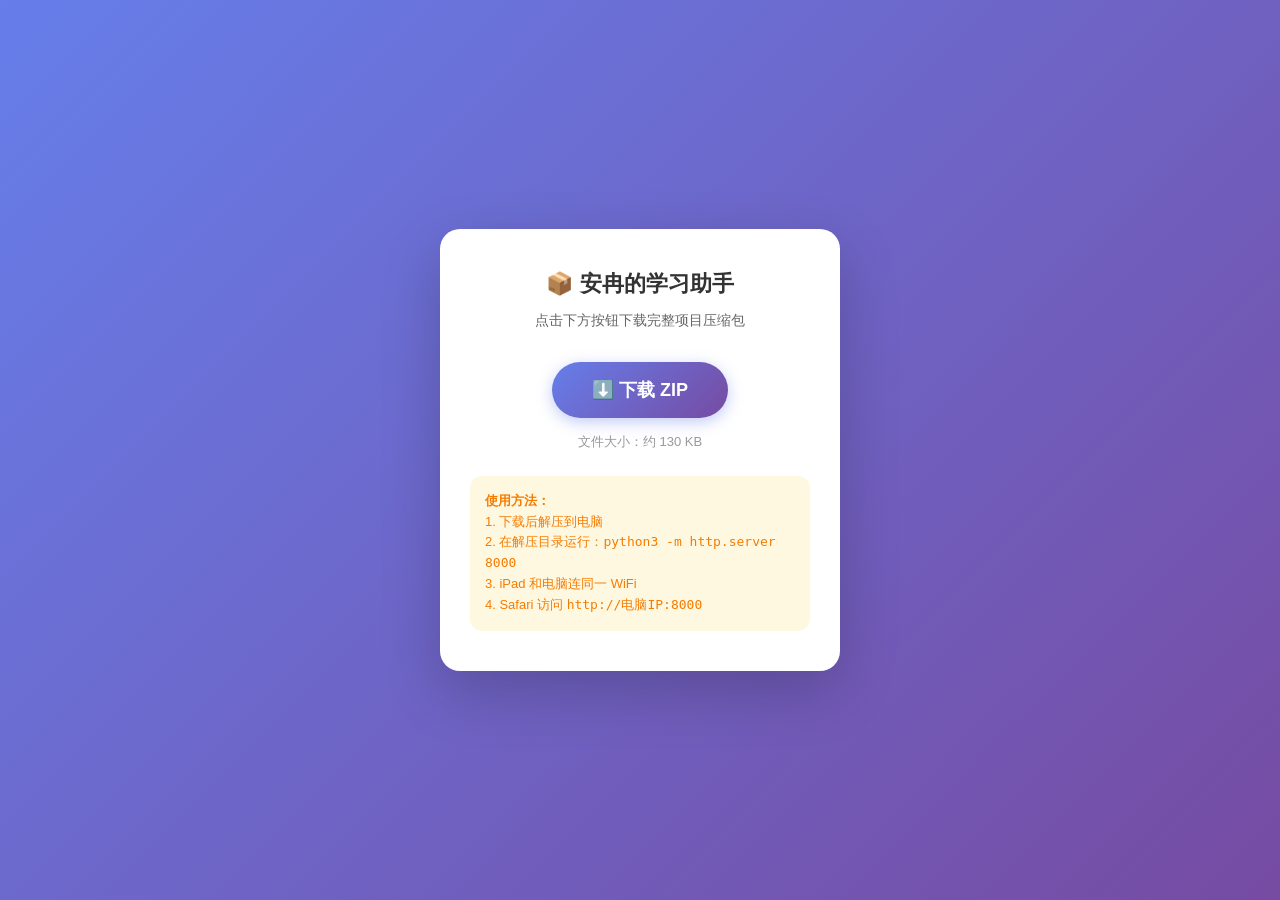
==== anran-learning/download.html @ fe01f443 "feat: 安冉的学习助手Demo开发 Co-authored-by: traeagent <traeagent@users.noreply.github.com>" ====
<!DOCTYPE html>
<html lang="zh-CN">
<head>
<meta charset="UTF-8">
<meta name="viewport" content="width=device-width, initial-scale=1.0">
<title>下载 - 安冉的学习助手</title>
<style>
  * { margin: 0; padding: 0; box-sizing: border-box; }
  body {
    font-family: -apple-system, BlinkMacSystemFont, "PingFang SC", sans-serif;
    background: linear-gradient(135deg, #667eea 0%, #764ba2 100%);
    min-height: 100vh;
    display: flex;
    align-items: center;
    justify-content: center;
    padding: 20px;
  }
  .card {
    background: #fff;
    border-radius: 20px;
    padding: 40px 30px;
    max-width: 400px;
    width: 100%;
    text-align: center;
    box-shadow: 0 20px 60px rgba(0,0,0,0.2);
  }
  h1 { font-size: 22px; color: #333; margin-bottom: 10px; }
  p { color: #666; font-size: 14px; line-height: 1.6; margin-bottom: 30px; }
  .btn {
    display: inline-block;
    background: linear-gradient(135deg, #667eea, #764ba2);
    color: #fff;
    padding: 16px 40px;
    border-radius: 50px;
    text-decoration: none;
    font-size: 18px;
    font-weight: 600;
    transition: transform 0.2s, box-shadow 0.2s;
    box-shadow: 0 4px 15px rgba(102,126,234,0.4);
  }
  .btn:hover { transform: translateY(-2px); box-shadow: 0 6px 20px rgba(102,126,234,0.5); }
  .btn:active { transform: translateY(0); }
  .size { color: #999; font-size: 13px; margin-top: 15px; }
  .tip {
    margin-top: 25px;
    padding: 15px;
    background: #fff8e1;
    border-radius: 12px;
    font-size: 13px;
    color: #f57c00;
    text-align: left;
    line-height: 1.6;
  }
</style>
</head>
<body>
  <div class="card">
    <h1>📦 安冉的学习助手</h1>
    <p>点击下方按钮下载完整项目压缩包</p>
    <a href="anran-learning.zip" download="anran-learning.zip" class="btn">⬇️ 下载 ZIP</a>
    <div class="size">文件大小：约 130 KB</div>
    <div class="tip">
      <strong>使用方法：</strong><br>
      1. 下载后解压到电脑<br>
      2. 在解压目录运行：<code>python3 -m http.server 8000</code><br>
      3. iPad 和电脑连同一 WiFi<br>
      4. Safari 访问 <code>http://电脑IP:8000</code>
    </div>
  </div>
</body>
</html>
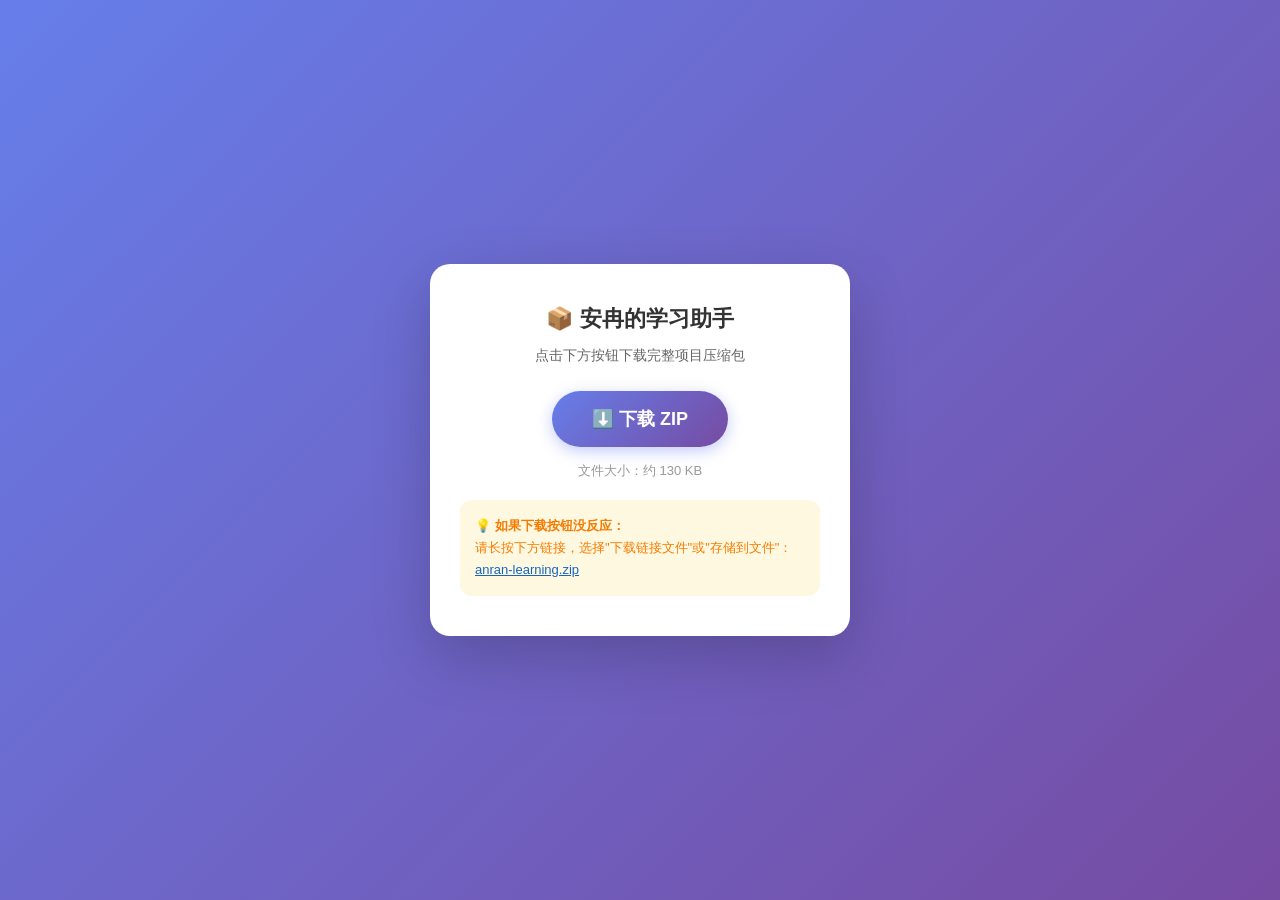
==== commit 703a00f8: "feat: 安冉的学习助手Demo开发 Co-authored-by: traeagent <traeagent@users.noreply.github.com>" ====
--- a/anran-learning/download.html
+++ b/anran-learning/download.html
@@ -19,13 +19,13 @@
     background: #fff;
     border-radius: 20px;
     padding: 40px 30px;
-    max-width: 400px;
+    max-width: 420px;
     width: 100%;
     text-align: center;
     box-shadow: 0 20px 60px rgba(0,0,0,0.2);
   }
   h1 { font-size: 22px; color: #333; margin-bottom: 10px; }
-  p { color: #666; font-size: 14px; line-height: 1.6; margin-bottom: 30px; }
+  p { color: #666; font-size: 14px; line-height: 1.6; margin-bottom: 25px; }
   .btn {
     display: inline-block;
     background: linear-gradient(135deg, #667eea, #764ba2);
@@ -35,37 +35,65 @@
     text-decoration: none;
     font-size: 18px;
     font-weight: 600;
+    cursor: pointer;
+    border: none;
     transition: transform 0.2s, box-shadow 0.2s;
     box-shadow: 0 4px 15px rgba(102,126,234,0.4);
   }
-  .btn:hover { transform: translateY(-2px); box-shadow: 0 6px 20px rgba(102,126,234,0.5); }
-  .btn:active { transform: translateY(0); }
+  .btn:hover { transform: translateY(-2px); }
+  .btn:disabled { opacity: 0.6; cursor: not-allowed; transform: none; }
   .size { color: #999; font-size: 13px; margin-top: 15px; }
-  .tip {
-    margin-top: 25px;
-    padding: 15px;
-    background: #fff8e1;
-    border-radius: 12px;
-    font-size: 13px;
-    color: #f57c00;
-    text-align: left;
-    line-height: 1.6;
-  }
+  .status { margin-top: 20px; padding: 12px; border-radius: 10px; font-size: 14px; display: none; }
+  .status.loading { background: #e3f2fd; color: #1565c0; display: block; }
+  .status.error { background: #ffebee; color: #c62828; display: block; }
+  .status.success { background: #e8f5e9; color: #2e7d32; display: block; }
+  .alt { margin-top: 20px; padding: 15px; background: #fff8e1; border-radius: 12px; font-size: 13px; color: #f57c00; text-align: left; line-height: 1.7; }
+  .alt code { background: #fff; padding: 2px 6px; border-radius: 4px; font-size: 12px; }
 </style>
 </head>
 <body>
   <div class="card">
     <h1>📦 安冉的学习助手</h1>
     <p>点击下方按钮下载完整项目压缩包</p>
-    <a href="anran-learning.zip" download="anran-learning.zip" class="btn">⬇️ 下载 ZIP</a>
+    <button id="dlBtn" class="btn" onclick="downloadZip()">⬇️ 下载 ZIP</button>
     <div class="size">文件大小：约 130 KB</div>
-    <div class="tip">
-      <strong>使用方法：</strong><br>
-      1. 下载后解压到电脑<br>
-      2. 在解压目录运行：<code>python3 -m http.server 8000</code><br>
-      3. iPad 和电脑连同一 WiFi<br>
-      4. Safari 访问 <code>http://电脑IP:8000</code>
+    <div id="status" class="status"></div>
+    <div class="alt">
+      <strong>💡 如果下载按钮没反应：</strong><br>
+      请长按下方链接，选择"下载链接文件"或"存储到文件"：<br>
+      <a href="anran-learning.zip" style="color:#1565c0;word-break:break-all;">anran-learning.zip</a>
     </div>
   </div>
+
+<script>
+async function downloadZip() {
+  const btn = document.getElementById('dlBtn');
+  const status = document.getElementById('status');
+  btn.disabled = true;
+  status.className = 'status loading';
+  status.textContent = '正在准备下载...';
+
+  try {
+    const resp = await fetch('anran-learning.zip');
+    if (!resp.ok) throw new Error('HTTP ' + resp.status);
+    const blob = await resp.blob();
+    const url = URL.createObjectURL(blob);
+    const a = document.createElement('a');
+    a.href = url;
+    a.download = 'anran-learning.zip';
+    document.body.appendChild(a);
+    a.click();
+    document.body.removeChild(a);
+    URL.revokeObjectURL(url);
+    status.className = 'status success';
+    status.textContent = '✅ 下载已开始！如果没有反应，请尝试长按上方链接。';
+  } catch (e) {
+    status.className = 'status error';
+    status.textContent = '❌ 下载失败：' + e.message + '。请尝试长按上方链接下载。';
+  } finally {
+    btn.disabled = false;
+  }
+}
+</script>
 </body>
 </html>
